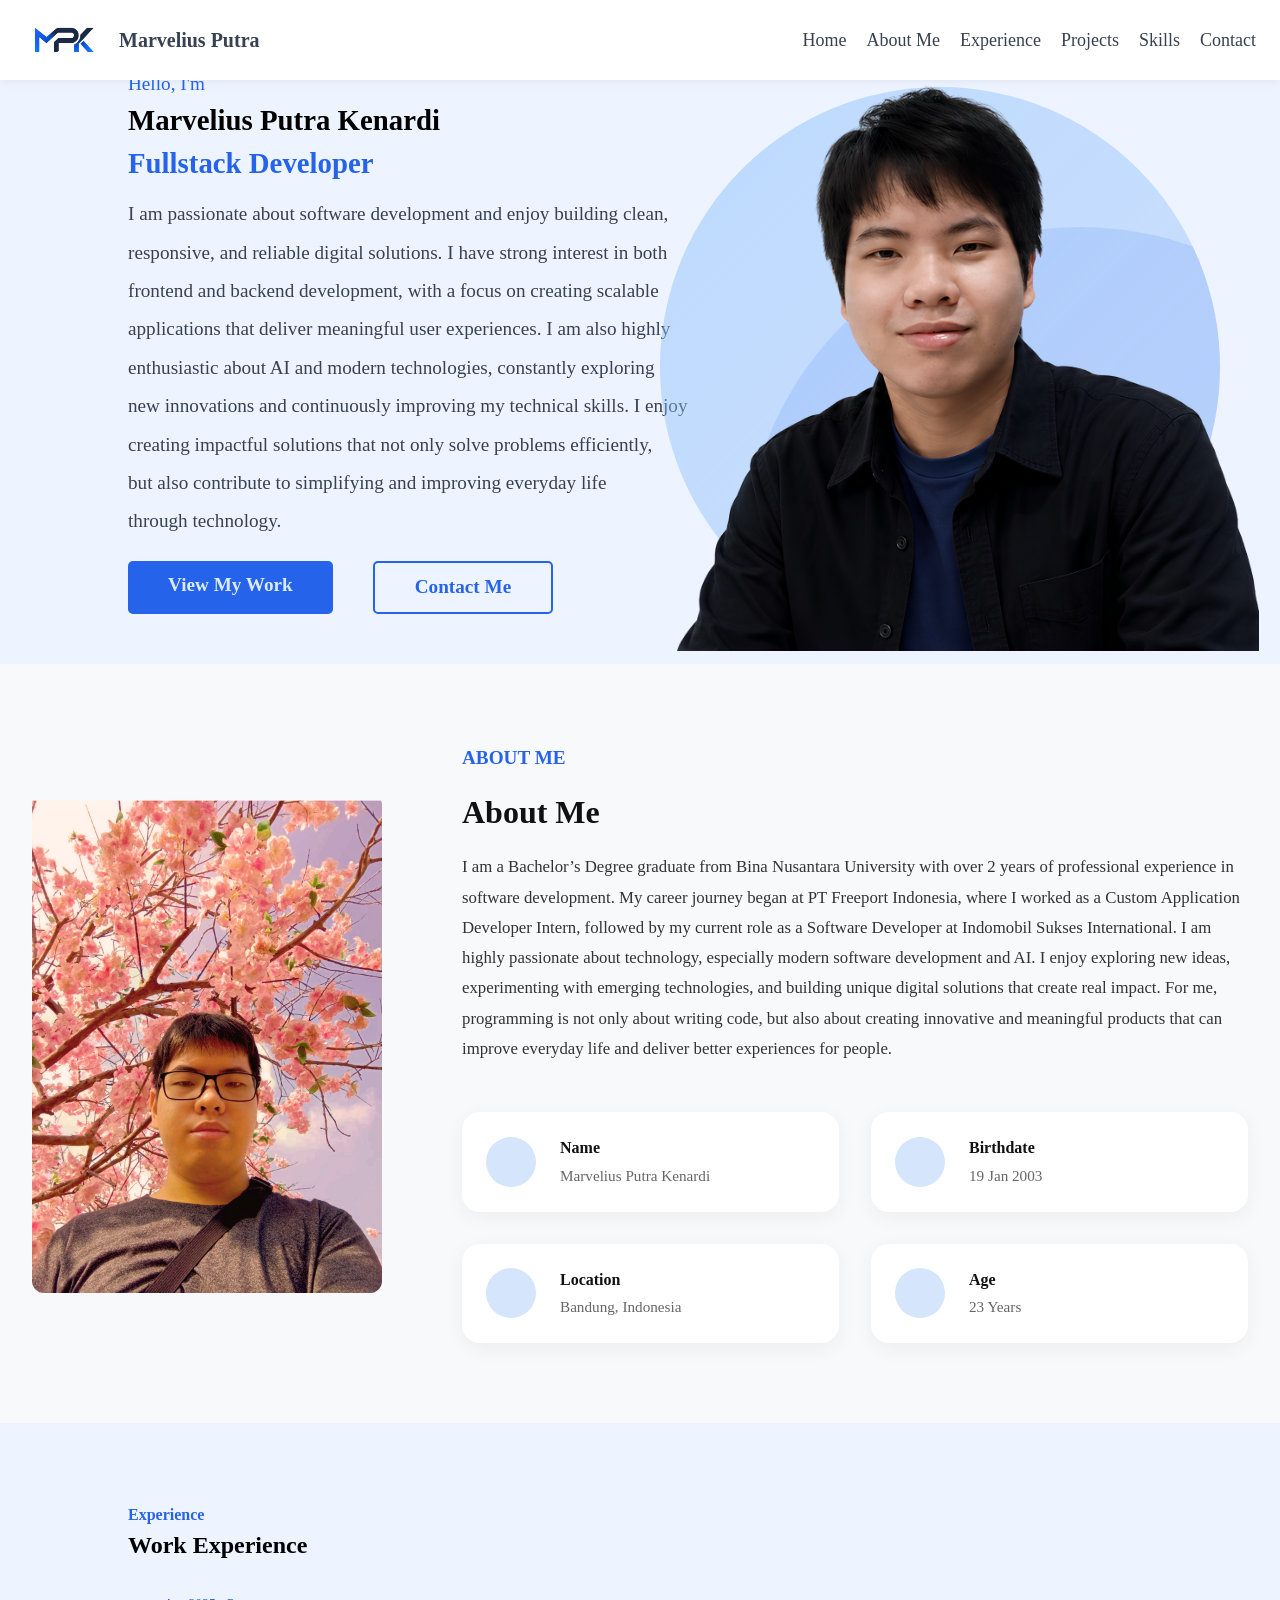
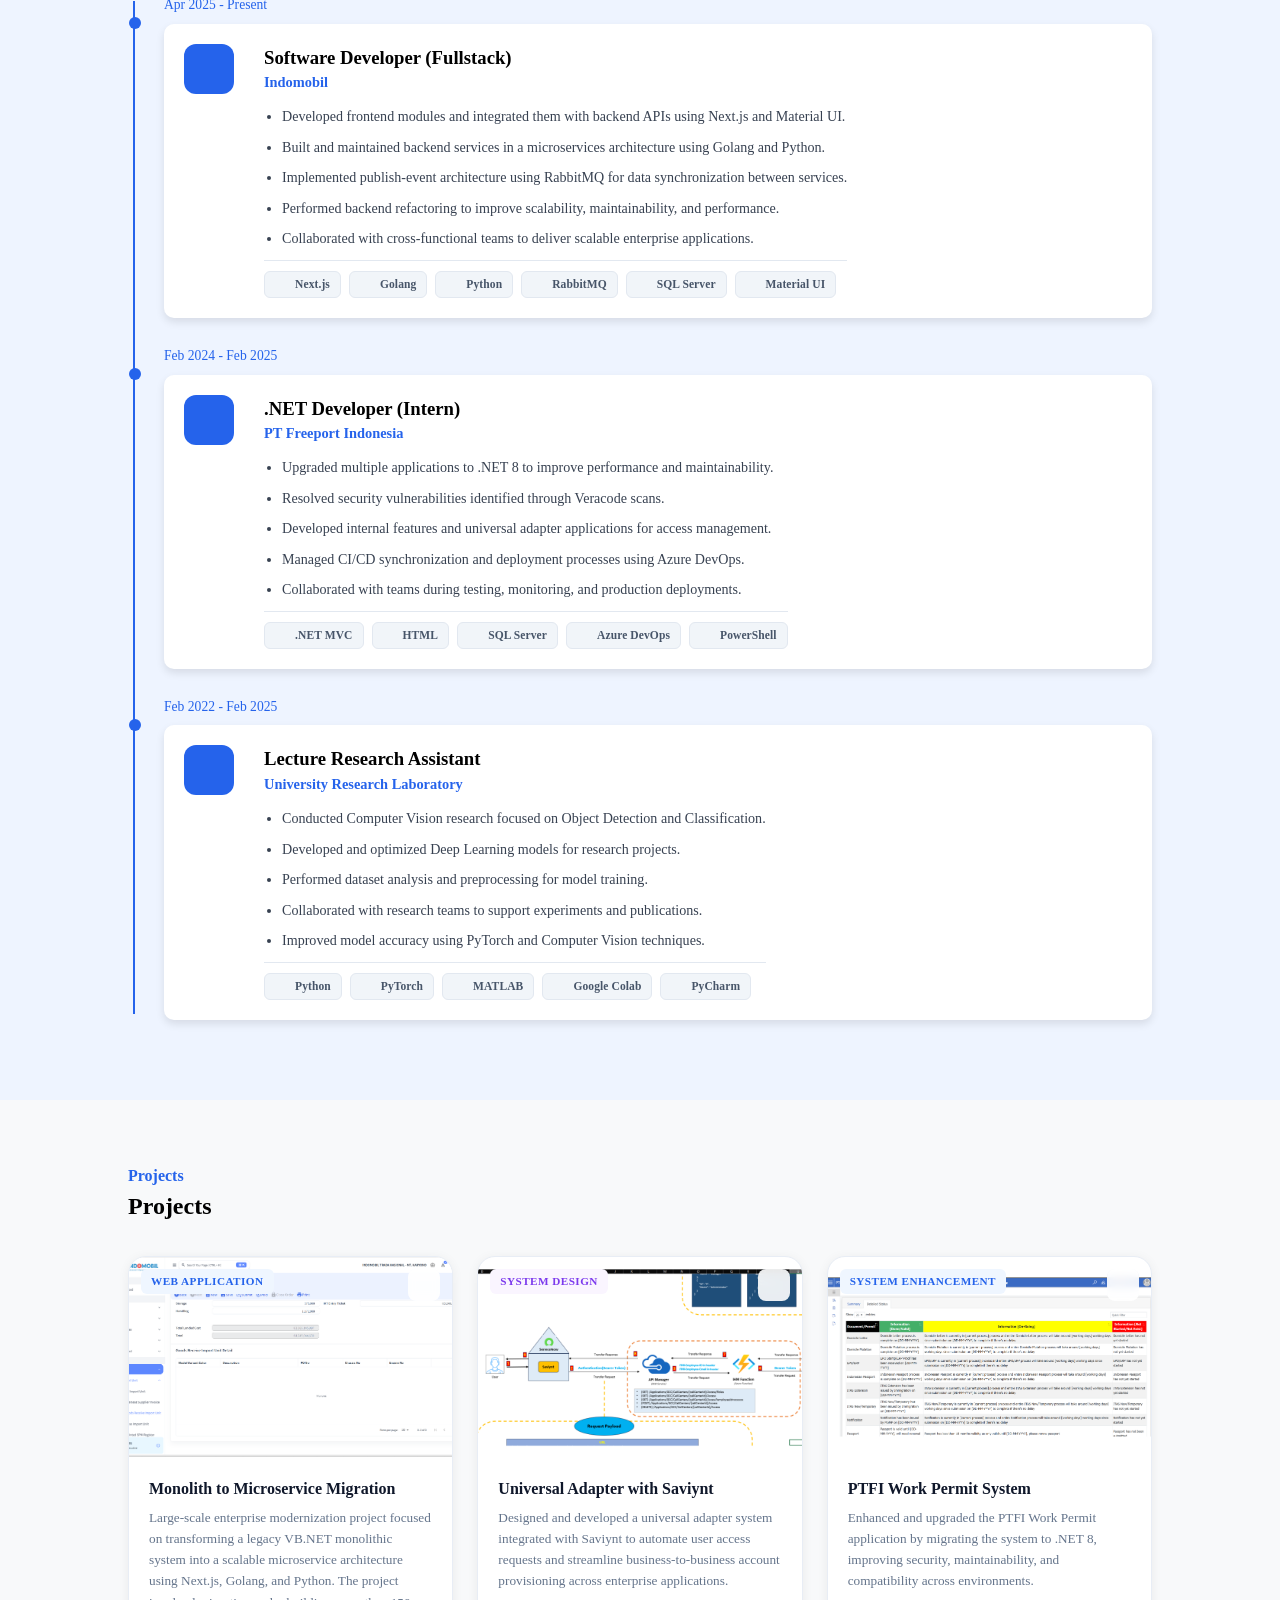
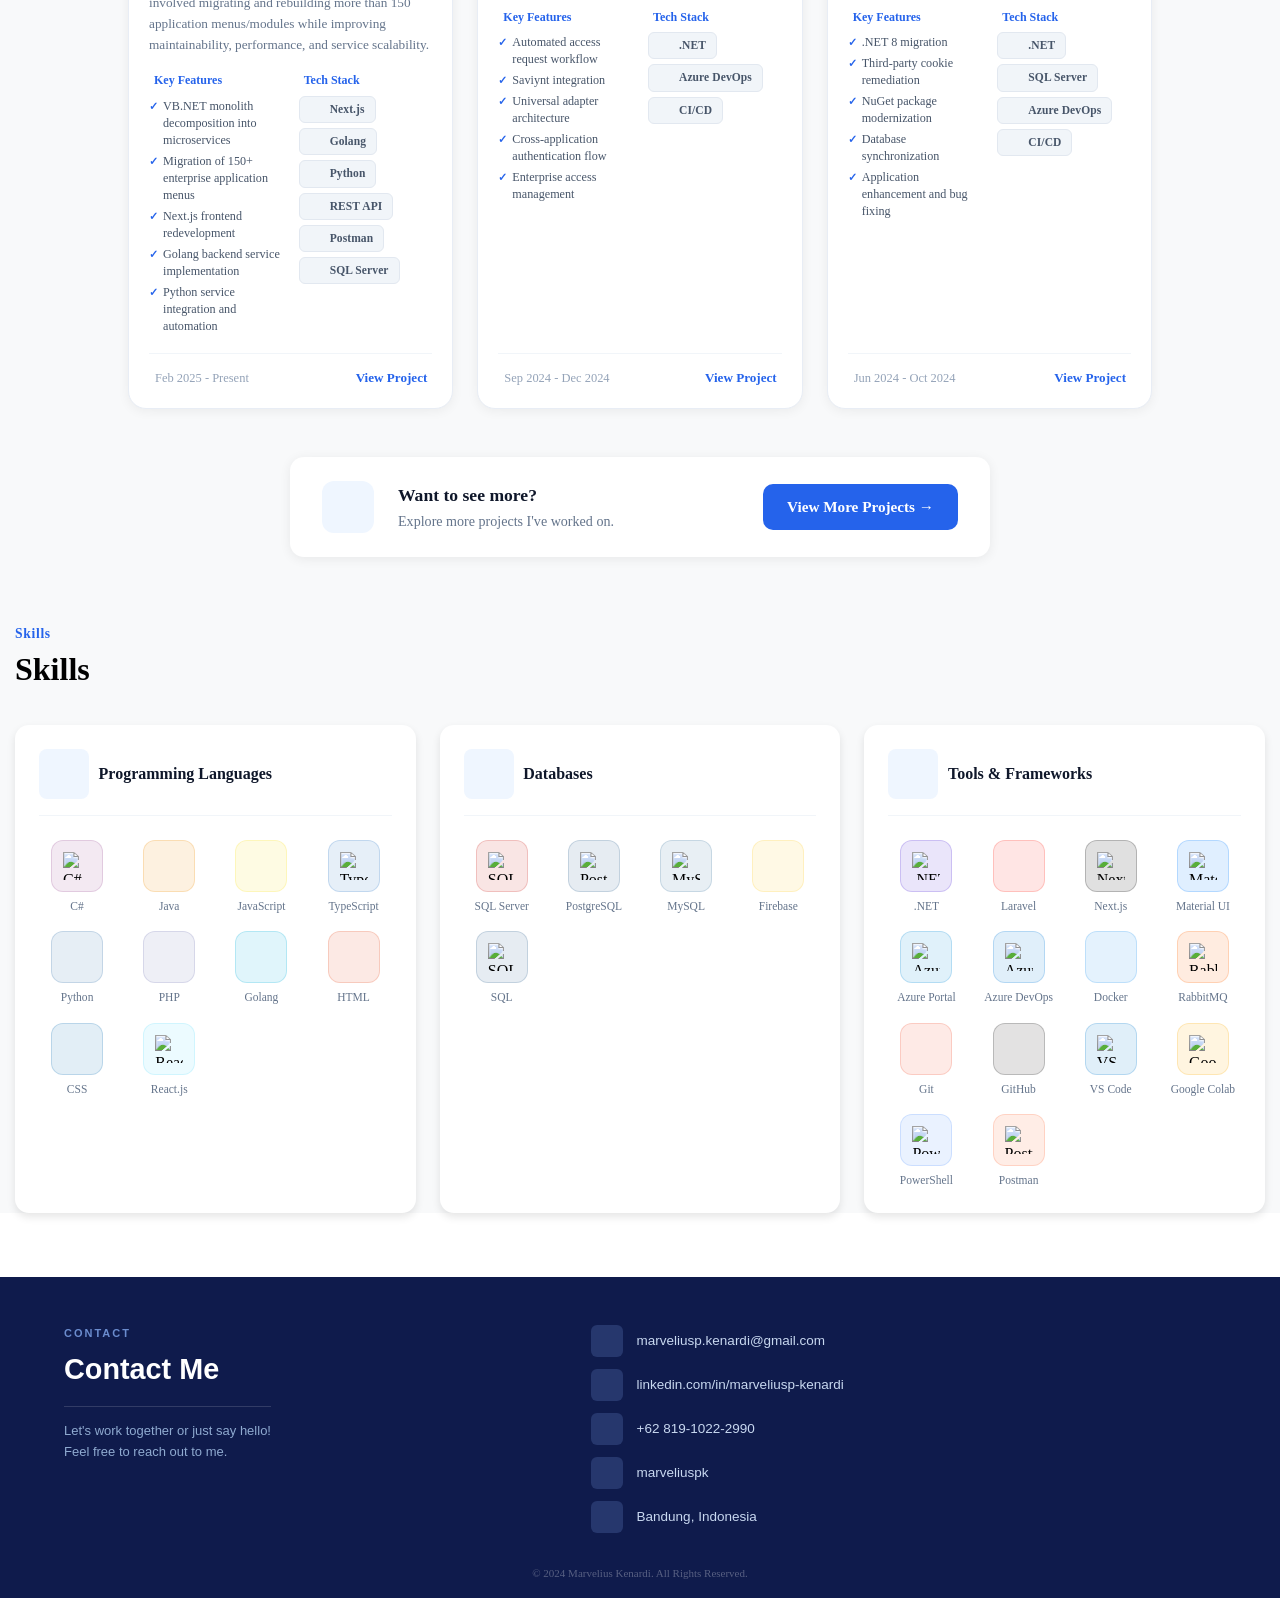
==== src/index.html @ 7f31798a "Initial commit" ====
<!doctype html>
<html lang="id" data-theme="light">
  <head>
    <meta charset="UTF-8" />
    <meta name="viewport" content="width=device-width, initial-scale=1.0" />
    <meta name="description" content="Portfolio Marvelius Putra — UI/UX Designer & Front-End Developer" />
    <link rel="stylesheet" href="https://cdnjs.cloudflare.com/ajax/libs/font-awesome/7.0.1/css/all.min.css" />
    <link rel="stylesheet" href="https://cdn.jsdelivr.net/gh/devicons/devicon@latest/devicon.min.css" />
    <link rel="stylesheet" href="styles/main.css" />
    <link rel="preconnect" href="https://fonts.googleapis.com" />
    <title>Marvelius Putra — Portfolio</title>
  </head>

  <body>
    <header id="navbar"></header>

    <main>
      <section id="home" aria-label="Hero"></section>

      <section id="about" aria-label="About Me"></section>

      <section id="experience" aria-label="Work Experience"></section>

      <section id="projects" aria-label="Projects"></section>

      <section id="skills" aria-label="Skills"></section>
    </main>

    <footer id="contact" aria-label="Contact"></footer>

    <script src="js/main.js" type="module"></script>
  </body>
</html>
---- src/styles/main.css ----
@import "variable.css";
@import "reset.css";

* {
  margin: 0;
  padding: 0;
  box-sizing: border-box;
}

html,
body {
  overflow-x: hidden;
  width: 100%;
}
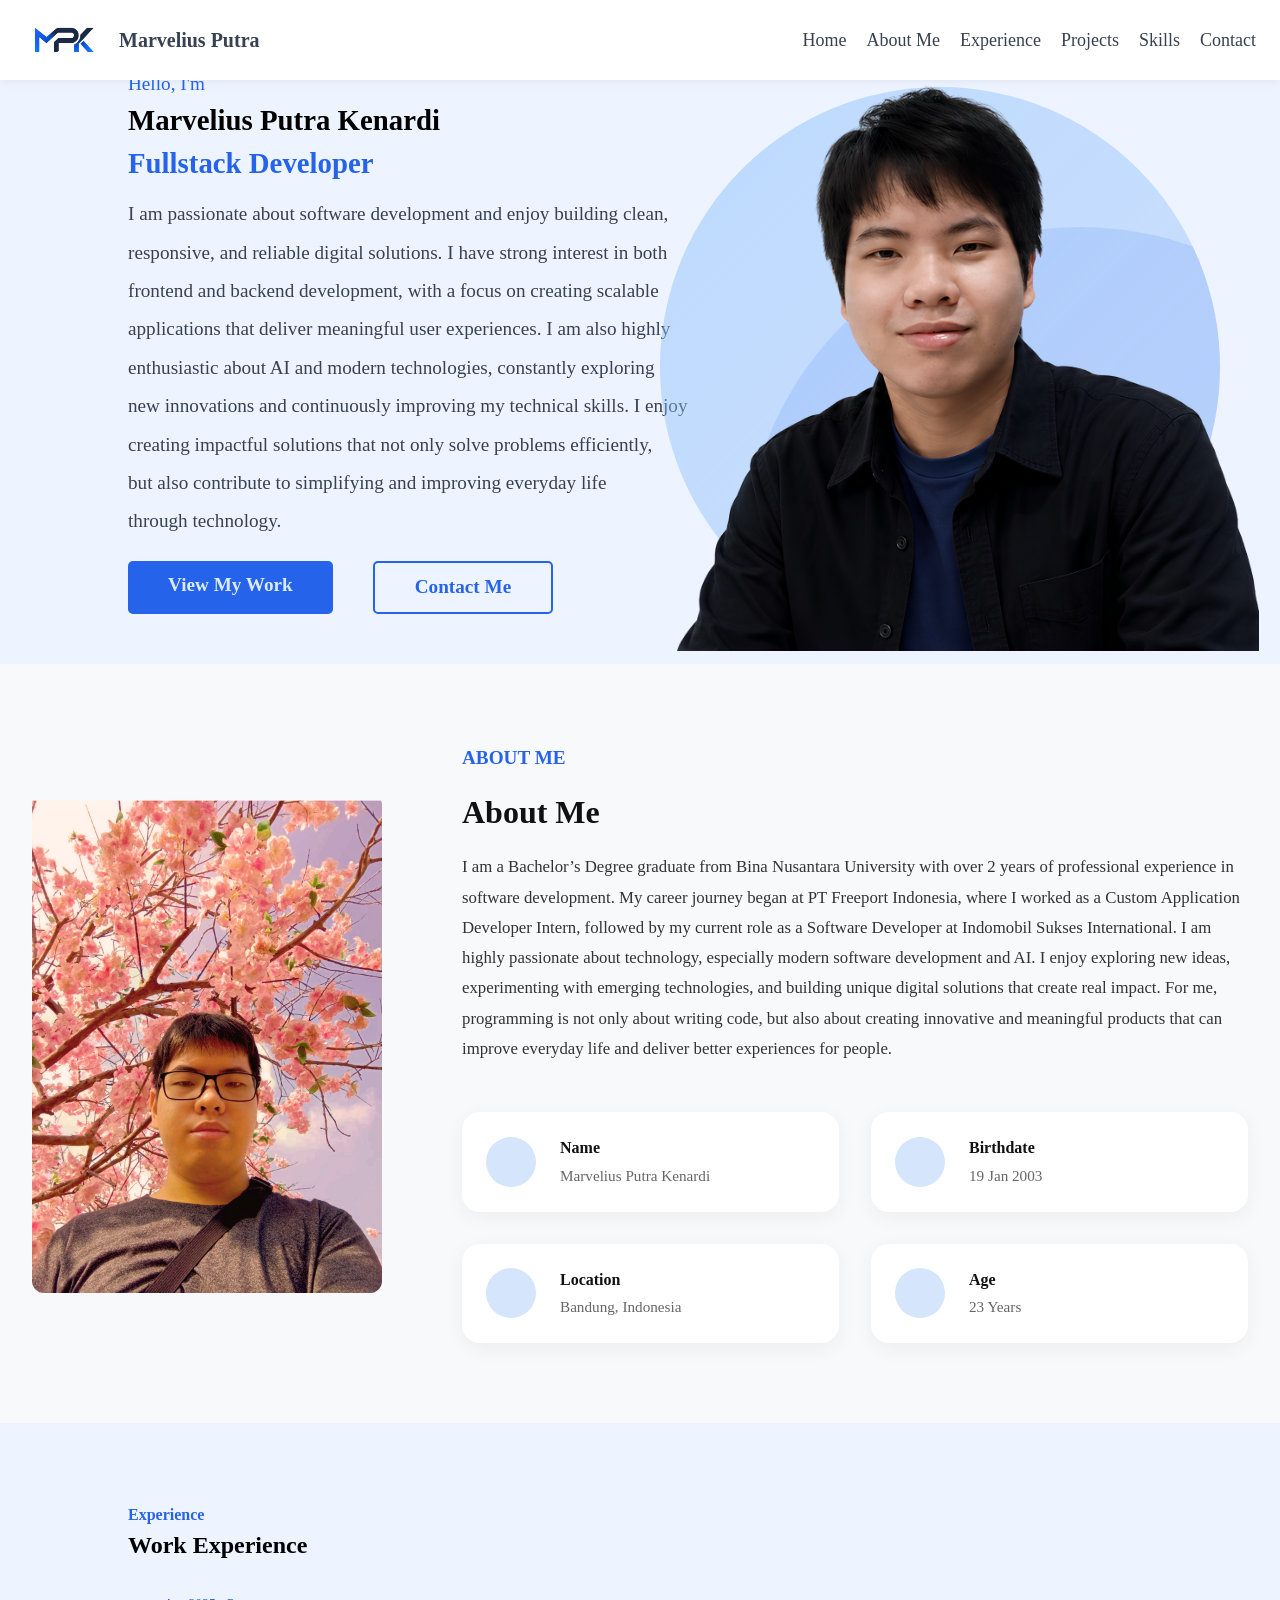
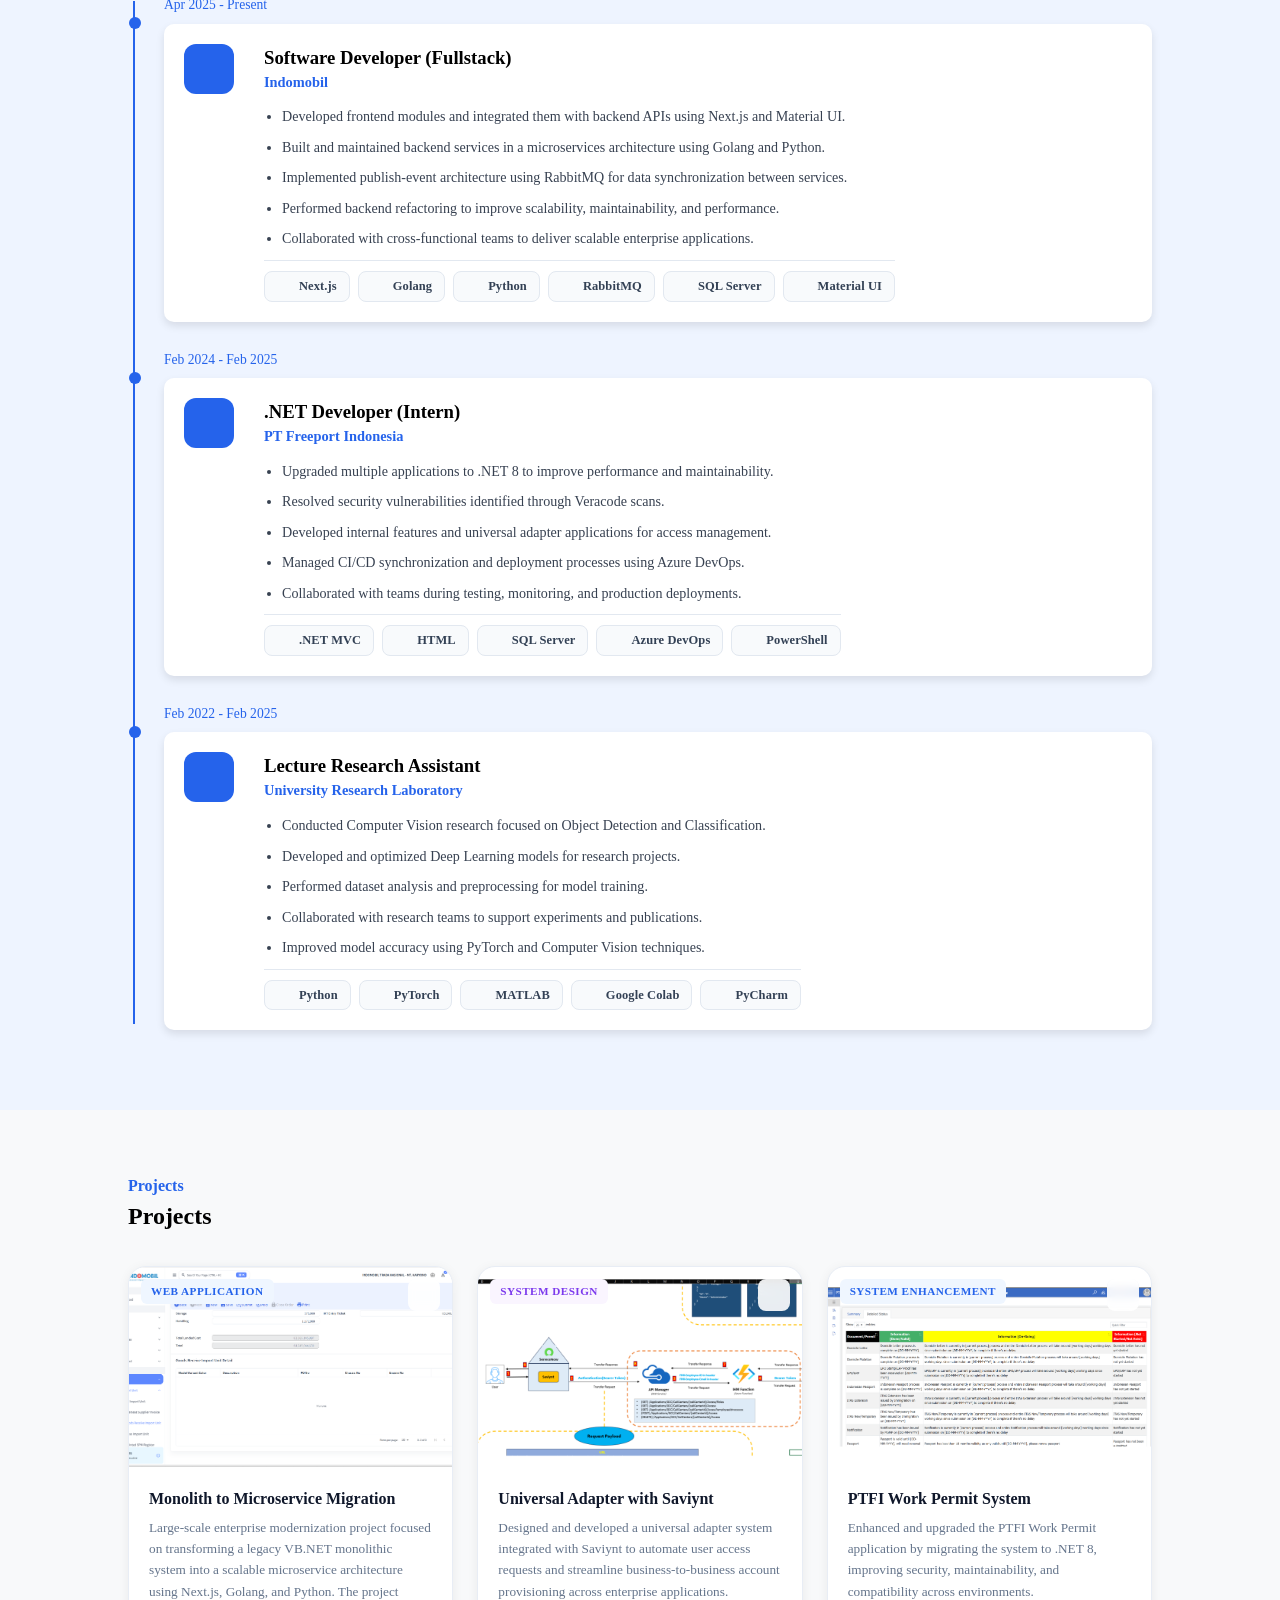
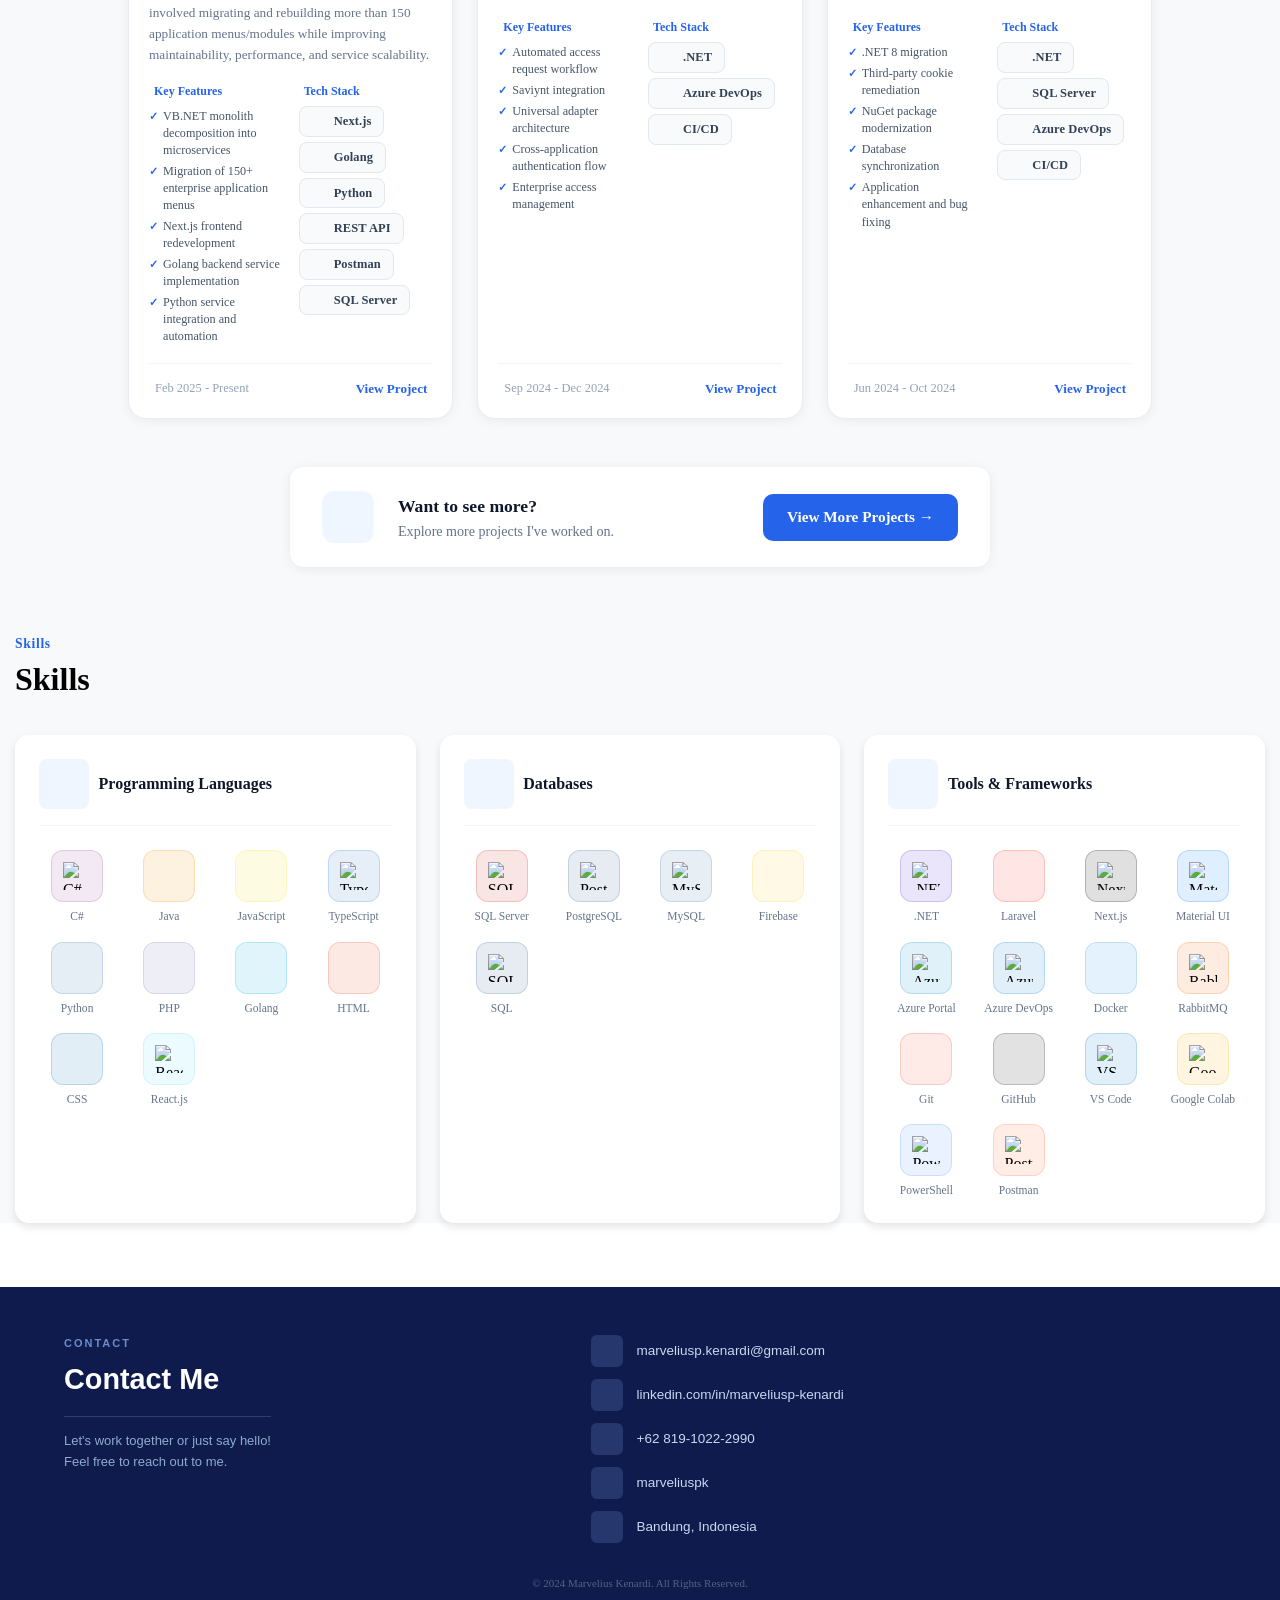
==== commit ab7e8138: "add cv" ====
--- a/src/index.html
+++ b/src/index.html
@@ -8,6 +8,7 @@
     <link rel="stylesheet" href="https://cdn.jsdelivr.net/gh/devicons/devicon@latest/devicon.min.css" />
     <link rel="stylesheet" href="styles/main.css" />
     <link rel="preconnect" href="https://fonts.googleapis.com" />
+    <script src="js/main.js" type="module" defer></script>
     <title>Marvelius Putra — Portfolio</title>
   </head>
 
@@ -27,7 +28,5 @@
     </main>
 
     <footer id="contact" aria-label="Contact"></footer>
-
-    <script src="js/main.js" type="module"></script>
   </body>
 </html>
